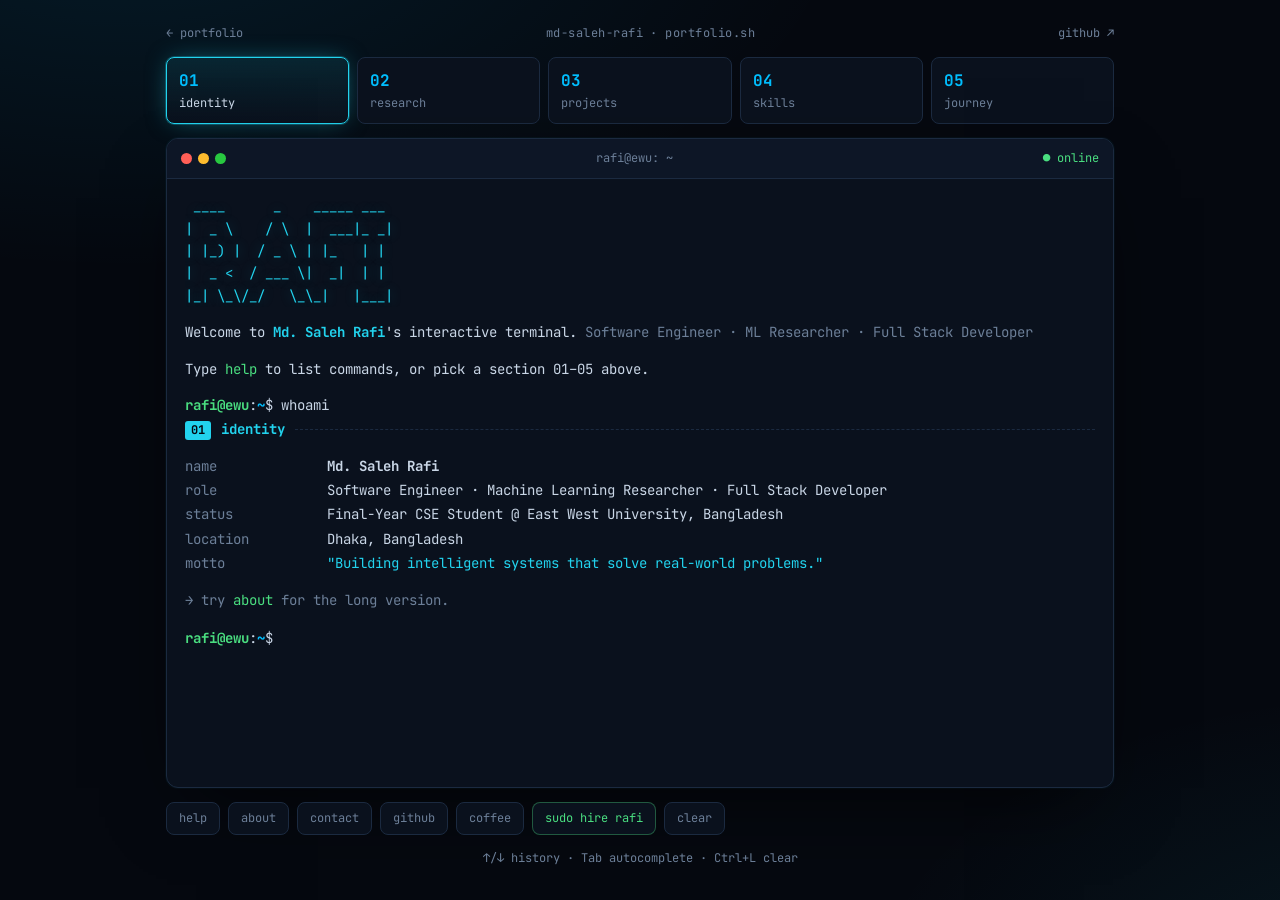
==== terminal/index.html @ 29d04b57 "Add interactive terminal portfolio Adds a Linux-style interactive terminal at /terminal/ (vanilla HT" ====
<!DOCTYPE html>
<html lang="en">
<head>
  <meta charset="UTF-8">
  <meta name="viewport" content="width=device-width, initial-scale=1.0">
  <title>rafi@terminal — Md. Saleh Rafi</title>
  <meta name="description"
    content="Interactive terminal portfolio of Md. Saleh Rafi — Software Engineer, Machine Learning Researcher and Full Stack Developer.">
  <meta name="theme-color" content="#05080f">
  <meta property="og:title" content="rafi@terminal — Md. Saleh Rafi">
  <meta property="og:description" content="Type `help` to explore an interactive, Linux-style developer portfolio.">
  <meta property="og:type" content="website">
  <link rel="preconnect" href="https://fonts.googleapis.com">
  <link rel="preconnect" href="https://fonts.gstatic.com" crossorigin>
  <link href="https://fonts.googleapis.com/css2?family=JetBrains+Mono:wght@400;500;700&display=swap" rel="stylesheet">
  <link rel="stylesheet" href="terminal.css">
</head>
<body>
  <a class="skip" href="#cmd">Skip to command input</a>

  <main class="shell">
    <header class="topbar">
      <a class="back" href="../">← portfolio</a>
      <span class="topbar-title">md-saleh-rafi · portfolio.sh</span>
      <a class="back" href="https://github.com/salehrafi" target="_blank" rel="noopener">github ↗</a>
    </header>

    <!-- Section navigation: stays in sync with the commands that run -->
    <nav class="sections" aria-label="Portfolio sections">
      <button type="button" data-cmd="whoami"><span>01</span>identity</button>
      <button type="button" data-cmd="research"><span>02</span>research</button>
      <button type="button" data-cmd="projects"><span>03</span>projects</button>
      <button type="button" data-cmd="skills"><span>04</span>skills</button>
      <button type="button" data-cmd="journey"><span>05</span>journey</button>
    </nav>

    <section class="window" aria-label="Interactive terminal">
      <div class="window-bar">
        <span class="dots" aria-hidden="true"><i></i><i></i><i></i></span>
        <span class="window-title">rafi@ewu: ~</span>
        <span class="status" id="status" aria-hidden="true">● online</span>
      </div>

      <div class="screen" id="screen">
        <div class="output" id="output" role="log" aria-live="polite" aria-relevant="additions"></div>

        <form class="prompt-line" id="prompt-form" autocomplete="off">
          <label for="cmd" class="prompt"><span class="user">rafi@ewu</span>:<span class="path">~</span>$</label>
          <input id="cmd" name="cmd" type="text" spellcheck="false" autocapitalize="off" autocorrect="off"
            aria-label="Terminal command. Type help and press Enter." enterkeyhint="go" autofocus>
        </form>
      </div>
    </section>

    <!-- Tap-friendly shortcuts for touch devices -->
    <div class="chips" aria-label="Quick commands">
      <button type="button" data-cmd="help">help</button>
      <button type="button" data-cmd="about">about</button>
      <button type="button" data-cmd="contact">contact</button>
      <button type="button" data-cmd="github">github</button>
      <button type="button" data-cmd="coffee">coffee</button>
      <button type="button" data-cmd="sudo hire rafi">sudo hire rafi</button>
      <button type="button" data-cmd="clear">clear</button>
    </div>

    <p class="hint">↑/↓ history · Tab autocomplete · Ctrl+L clear</p>
  </main>

  <noscript>
    <p class="noscript">This terminal needs JavaScript. You can still visit the
      <a href="../">main portfolio</a> or <a href="https://github.com/salehrafi">GitHub profile</a>.</p>
  </noscript>

  <script src="terminal.js"></script>
</body>
</html>
---- terminal/terminal.css ----
/* rafi@terminal — dark, Linux-inspired terminal portfolio */

:root {
  --bg: #05080f;
  --panel: #0a111d;
  --panel-2: #0d1626;
  --border: #1b2a40;
  --text: #c9d6e6;
  --muted: #6c7f98;
  --cyan: #22d3ee;
  --blue: #00bfff;
  --green: #4ade80;
  --yellow: #facc15;
  --red: #f87171;
  --magenta: #c084fc;
  --font: "JetBrains Mono", ui-monospace, SFMono-Regular, Menlo, Consolas, monospace;
}

* { box-sizing: border-box; }

html, body { height: 100%; }

body {
  margin: 0;
  background:
    radial-gradient(1200px 600px at 10% -10%, rgba(0, 191, 255, .10), transparent 60%),
    radial-gradient(900px 500px at 110% 110%, rgba(34, 211, 238, .08), transparent 60%),
    var(--bg);
  color: var(--text);
  font: 14px/1.6 var(--font);
  -webkit-font-smoothing: antialiased;
}

a { color: var(--cyan); }
a:hover { color: var(--blue); }

:focus-visible { outline: 2px solid var(--cyan); outline-offset: 2px; }

.skip {
  position: absolute; left: -999px; top: 8px;
  background: var(--cyan); color: var(--bg); padding: 6px 10px; border-radius: 4px; z-index: 10;
}
.skip:focus { left: 8px; }

.shell {
  max-width: 980px;
  margin: 0 auto;
  padding: 24px 16px 32px;
  display: flex;
  flex-direction: column;
  gap: 14px;
  min-height: 100%;
}

/* top bar */
.topbar {
  display: flex; align-items: center; justify-content: space-between; gap: 12px;
  color: var(--muted); font-size: 12px;
}
.topbar-title { letter-spacing: .04em; }
.back { color: var(--muted); text-decoration: none; }
.back:hover { color: var(--cyan); }

/* 01–05 section tabs */
.sections {
  display: grid;
  grid-template-columns: repeat(5, 1fr);
  gap: 8px;
}
.sections button,
.chips button {
  font: inherit;
  cursor: pointer;
  color: var(--muted);
  background: var(--panel);
  border: 1px solid var(--border);
  border-radius: 8px;
  transition: color .15s, border-color .15s, background .15s, box-shadow .15s;
}
.sections button {
  display: flex; flex-direction: column; align-items: flex-start;
  padding: 10px 12px; font-size: 12px; text-align: left;
}
.sections button span { color: var(--blue); font-weight: 700; font-size: 16px; }
.sections button:hover,
.chips button:hover { color: var(--text); border-color: #2c4566; }
.sections button[aria-current="true"] {
  color: var(--text);
  border-color: var(--cyan);
  background: linear-gradient(180deg, rgba(34, 211, 238, .10), var(--panel));
  box-shadow: 0 0 0 1px rgba(34, 211, 238, .25), 0 0 24px -6px rgba(34, 211, 238, .5);
}

/* terminal window */
.window {
  flex: 1;
  display: flex; flex-direction: column;
  background: var(--panel);
  border: 1px solid var(--border);
  border-radius: 12px;
  overflow: hidden;
  box-shadow: 0 30px 80px -30px rgba(0, 0, 0, .8), 0 0 0 1px rgba(0, 191, 255, .04);
  min-height: 460px;
}
.window-bar {
  display: flex; align-items: center; gap: 12px;
  padding: 10px 14px;
  background: var(--panel-2);
  border-bottom: 1px solid var(--border);
  font-size: 12px; color: var(--muted);
}
.dots { display: flex; gap: 6px; }
.dots i { width: 11px; height: 11px; border-radius: 50%; background: #ff5f57; }
.dots i:nth-child(2) { background: #febc2e; }
.dots i:nth-child(3) { background: #28c840; }
.window-title { flex: 1; text-align: center; }
.status { color: var(--green); }

.screen {
  flex: 1;
  overflow-y: auto;
  padding: 16px 18px 20px;
  max-height: calc(100vh - 260px);
  min-height: 380px;
  cursor: text;
  scrollbar-color: var(--border) transparent;
}

.output { white-space: normal; word-break: break-word; }
.output > div { margin: 0 0 2px; }
.output pre {
  margin: 0;
  font: inherit;
  white-space: pre-wrap;
}
.block { margin: 4px 0 14px; }

/* prompt */
.prompt-line { display: flex; align-items: center; gap: 8px; }
.prompt { white-space: nowrap; color: var(--text); }
.user { color: var(--green); font-weight: 700; }
.path { color: var(--blue); font-weight: 700; }
#cmd {
  flex: 1; min-width: 0;
  background: transparent; border: 0; outline: none;
  color: var(--text); font: inherit; caret-color: var(--cyan);
  padding: 2px 0;
}
.echo { color: var(--text); }

/* content styling */
.c-cyan { color: var(--cyan); }
.c-blue { color: var(--blue); }
.c-green { color: var(--green); }
.c-yellow { color: var(--yellow); }
.c-red { color: var(--red); }
.c-mag { color: var(--magenta); }
.c-muted { color: var(--muted); }
.b { font-weight: 700; }

.banner {
  color: var(--cyan);
  font-size: 11px;
  line-height: 1.15;
  text-shadow: 0 0 12px rgba(34, 211, 238, .35);
  overflow-x: auto;
}

.h {
  display: flex; align-items: baseline; gap: 10px;
  margin: 2px 0 8px;
  color: var(--cyan); font-weight: 700;
}
.h .num { color: var(--bg); background: var(--cyan); padding: 0 6px; border-radius: 3px; font-size: 12px; }
.h .rule { flex: 1; border-bottom: 1px dashed var(--border); transform: translateY(-4px); }

.kv { display: grid; grid-template-columns: 130px 1fr; gap: 2px 12px; }
.kv dt { color: var(--muted); }
.kv dd { margin: 0; }

.list { list-style: none; margin: 0; padding: 0; }
.list li { padding-left: 18px; position: relative; }
.list li::before { content: "▹"; position: absolute; left: 0; color: var(--cyan); }

.card {
  border: 1px solid var(--border);
  border-left: 3px solid var(--cyan);
  border-radius: 6px;
  padding: 8px 12px;
  margin: 8px 0;
  background: rgba(13, 22, 38, .6);
}
.card .title { color: var(--text); font-weight: 700; }
.tags { display: flex; flex-wrap: wrap; gap: 6px; margin-top: 6px; }
.tag {
  font-size: 11px; color: var(--cyan);
  border: 1px solid rgba(34, 211, 238, .35); border-radius: 999px; padding: 0 8px;
}

.bar { display: grid; grid-template-columns: 190px 1fr 44px; gap: 10px; align-items: center; }
.bar .track { height: 8px; background: var(--panel-2); border: 1px solid var(--border); border-radius: 4px; overflow: hidden; }
.bar .fill { height: 100%; background: linear-gradient(90deg, var(--blue), var(--cyan)); width: 0; transition: width .9s ease-out; }

.timeline { border-left: 1px solid var(--border); margin-left: 6px; padding-left: 16px; }
.timeline .ev { position: relative; margin-bottom: 10px; }
.timeline .ev::before {
  content: ""; position: absolute; left: -21px; top: 7px;
  width: 9px; height: 9px; border-radius: 50%;
  background: var(--bg); border: 2px solid var(--cyan);
}
.timeline .ev.now::before { background: var(--green); border-color: var(--green); box-shadow: 0 0 10px var(--green); }

.cmd-grid { display: grid; grid-template-columns: 170px 1fr; gap: 2px 12px; }
.cmd-grid button {
  all: unset; cursor: pointer; color: var(--green);
}
.cmd-grid button:hover, .cmd-grid button:focus-visible { text-decoration: underline; }

/* quick chips + hint */
.chips { display: flex; flex-wrap: wrap; gap: 8px; }
.chips button { padding: 6px 12px; font-size: 12px; }
.chips button[data-cmd^="sudo"] { color: var(--green); border-color: rgba(74, 222, 128, .35); }
.hint { margin: 0; color: var(--muted); font-size: 12px; text-align: center; }

.noscript { max-width: 600px; margin: 40px auto; padding: 0 16px; text-align: center; }

/* mobile */
@media (max-width: 720px) {
  body { font-size: 13px; }
  .shell { padding: 14px 16px 24px; gap: 10px; }
  .topbar-title { display: none; }
  .sections { display: flex; overflow-x: auto; scrollbar-width: none; }
  .sections::-webkit-scrollbar { display: none; }
  .sections button { flex: 0 0 auto; padding: 8px 12px; }
  .screen { padding: 12px; max-height: calc(100vh - 300px); min-height: 320px; }
  .window { min-height: 360px; }
  .kv, .cmd-grid { grid-template-columns: 1fr; }
  .kv dd, .cmd-grid span { margin-bottom: 6px; }
  .bar { grid-template-columns: 1fr 44px; }
  .bar .label { grid-column: 1 / -1; }
  .banner { font-size: 7px; }
  .hint { display: none; }
}

@media (prefers-reduced-motion: reduce) {
  * { transition: none !important; animation: none !important; }
}
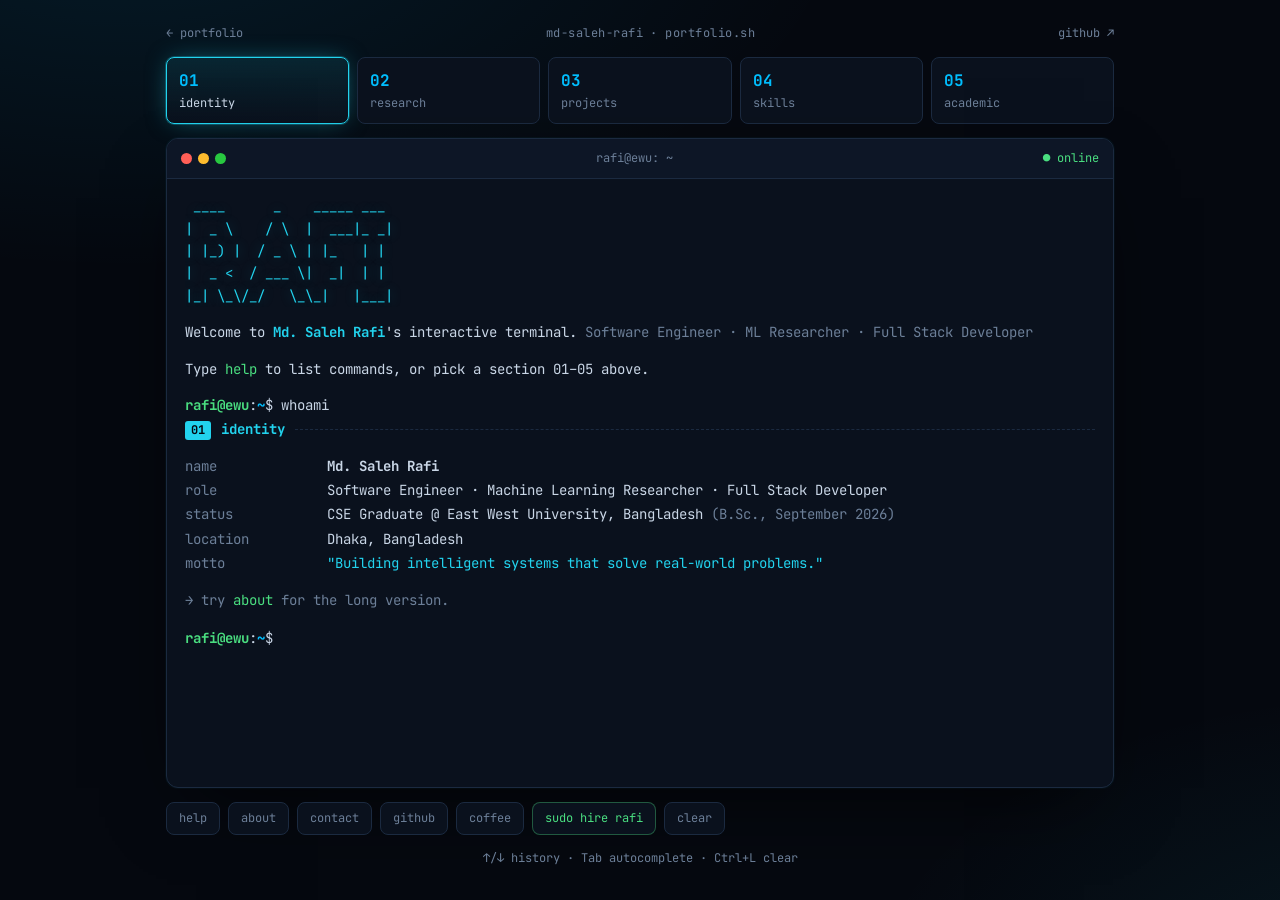
==== commit a430f99c: "Expand academic journey and mark graduation (Sept 2026) Section 05 becomes "academic journey" with d" ====
--- a/terminal/index.html
+++ b/terminal/index.html
@@ -31,7 +31,7 @@
       <button type="button" data-cmd="research"><span>02</span>research</button>
       <button type="button" data-cmd="projects"><span>03</span>projects</button>
       <button type="button" data-cmd="skills"><span>04</span>skills</button>
-      <button type="button" data-cmd="journey"><span>05</span>journey</button>
+      <button type="button" data-cmd="journey"><span>05</span>academic</button>
     </nav>
 
     <section class="window" aria-label="Interactive terminal">
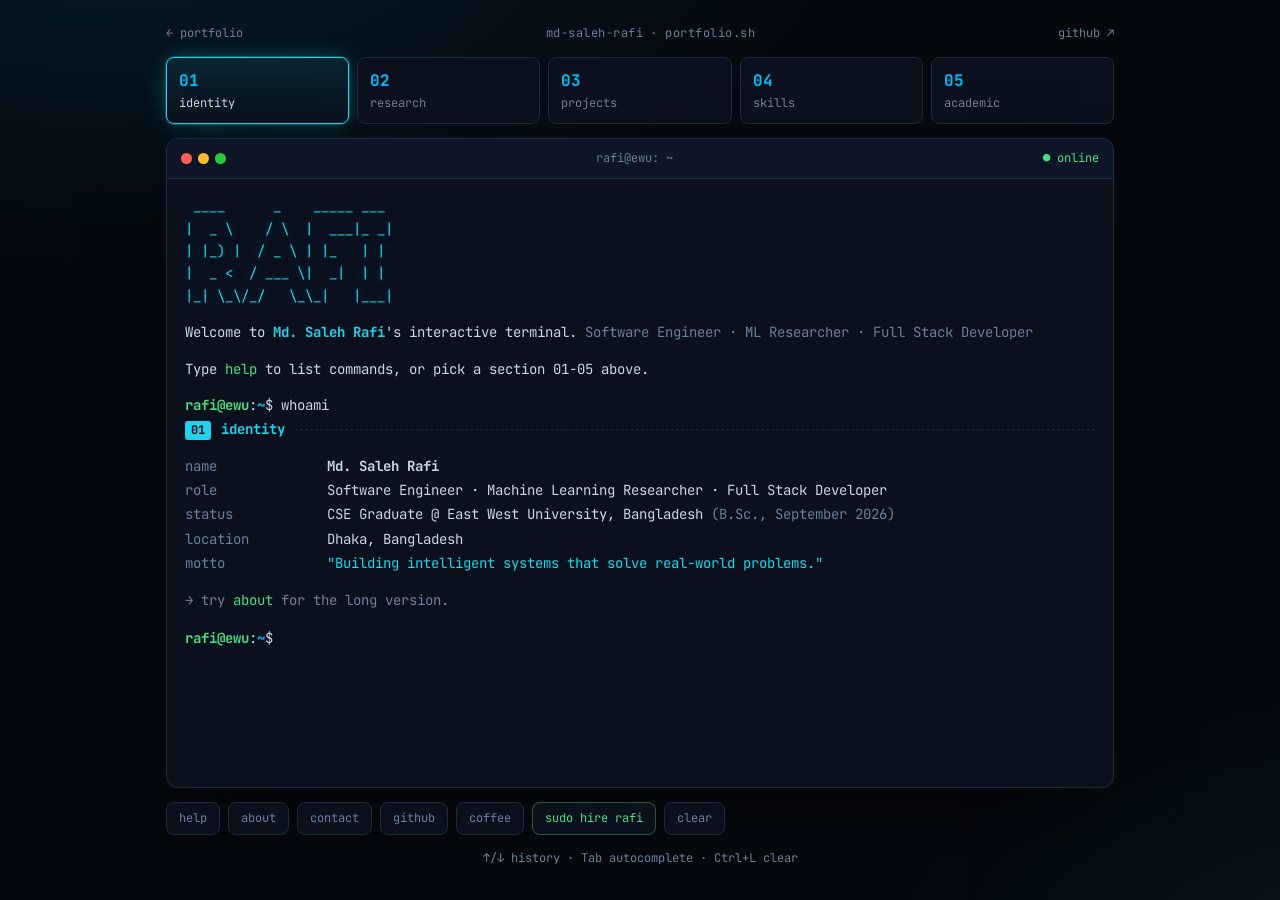
==== commit 92632b52: "Replace focus bars with a focus map, mark capstone completed, drop emojis and long dashes - Swap the" ====
--- a/terminal/index.html
+++ b/terminal/index.html
@@ -3,11 +3,11 @@
 <head>
   <meta charset="UTF-8">
   <meta name="viewport" content="width=device-width, initial-scale=1.0">
-  <title>rafi@terminal — Md. Saleh Rafi</title>
+  <title>rafi@terminal | Md. Saleh Rafi</title>
   <meta name="description"
-    content="Interactive terminal portfolio of Md. Saleh Rafi — Software Engineer, Machine Learning Researcher and Full Stack Developer.">
+    content="Interactive terminal portfolio of Md. Saleh Rafi: Software Engineer, Machine Learning Researcher and Full Stack Developer.">
   <meta name="theme-color" content="#05080f">
-  <meta property="og:title" content="rafi@terminal — Md. Saleh Rafi">
+  <meta property="og:title" content="rafi@terminal | Md. Saleh Rafi">
   <meta property="og:description" content="Type `help` to explore an interactive, Linux-style developer portfolio.">
   <meta property="og:type" content="website">
   <link rel="preconnect" href="https://fonts.googleapis.com">
--- a/terminal/terminal.css
+++ b/terminal/terminal.css
@@ -1,4 +1,4 @@
-/* rafi@terminal — dark, Linux-inspired terminal portfolio */
+/* rafi@terminal: dark, Linux-inspired terminal portfolio */
 
 :root {
   --bg: #05080f;
@@ -61,7 +61,7 @@
 .back { color: var(--muted); text-decoration: none; }
 .back:hover { color: var(--cyan); }
 
-/* 01–05 section tabs */
+/* 01-05 section tabs */
 .sections {
   display: grid;
   grid-template-columns: repeat(5, 1fr);
